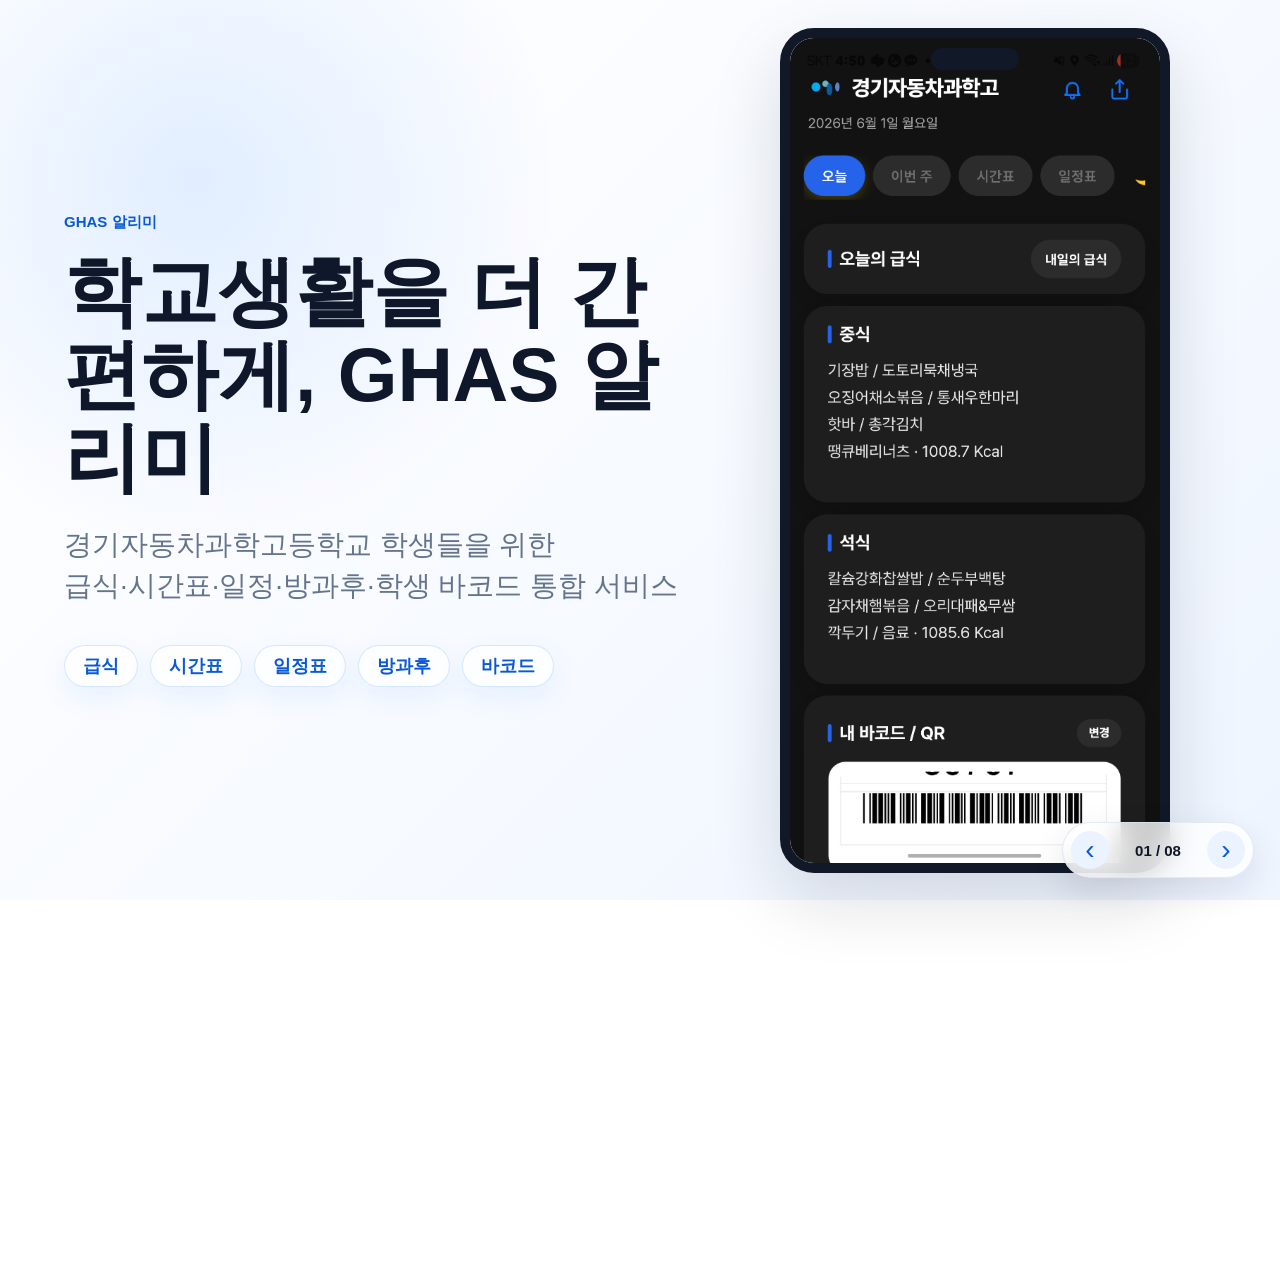
==== index.html @ 370c2d91 "index" ====
<!DOCTYPE html>
<html lang="ko">
  <head>
    <meta charset="UTF-8" />
    <meta name="viewport" content="width=device-width, initial-scale=1.0" />
    <title>GHAS 알리미 발표자료</title>
    <link rel="stylesheet" href="presentation.css" />
  </head>
  <body>
    <main class="deck" aria-label="GHAS 알리미 기능 소개 발표자료">
      <section class="slide slide-hero is-active" data-slide>
        <div class="slide-content hero-grid">
          <div class="copy">
            <p class="eyebrow">GHAS 알리미</p>
            <h1>학교생활을 더 간편하게, GHAS 알리미</h1>
            <p class="lead">
              경기자동차과학고등학교 학생들을 위한<br />
              급식·시간표·일정·방과후·학생 바코드 통합 서비스
            </p>
            <div class="pill-row" aria-label="주요 기능">
              <span>급식</span>
              <span>시간표</span>
              <span>일정표</span>
              <span>방과후</span>
              <span>바코드</span>
            </div>
          </div>
          <div class="phone-frame phone-large">
            <img src="assets/presentation/slide1-main.png" alt="GHAS 알리미 메인 화면" />
            <div class="image-placeholder">앱 화면 이미지 추가 예정</div>
          </div>
        </div>
      </section>

      <section class="slide" data-slide>
        <div class="slide-content two-column">
          <div class="phone-frame phone-feature">
            <img src="assets/presentation/slide2-meal-barcode.png" alt="오늘의 급식과 학생 바코드 화면" />
            <div class="image-placeholder">앱 화면 이미지 추가 예정</div>
          </div>
          <div class="copy">
            <p class="eyebrow">오늘의 정보</p>
            <h2>오늘 필요한 정보를 한 화면에서</h2>
            <p class="lead">
              오늘의 중식과 석식을 확인하고,<br />
              바로 아래에서 학생 바코드까지 사용할 수 있습니다.
            </p>
            <div class="point-list">
              <span>오늘의 중식</span>
              <span>오늘의 석식</span>
              <span>학생 바코드</span>
            </div>
          </div>
        </div>
      </section>

      <section class="slide" data-slide>
        <div class="slide-content center-showcase">
          <div class="copy center-copy">
            <p class="eyebrow">주간 급식</p>
            <h2>이번 주 급식을 미리 확인</h2>
            <p class="lead">
              평일 중식과 석식을 주간 단위로 확인하여<br />
              한 주의 식단을 한눈에 볼 수 있습니다.
            </p>
          </div>
          <div class="wide-phone-frame">
            <div class="phone-frame">
              <img src="assets/presentation/slide3-weekly-meal.png" alt="이번 주 급식 전체 조회 화면" />
              <div class="image-placeholder">앱 화면 이미지 추가 예정</div>
            </div>
          </div>
          <div class="compact-keywords">
            <span>주간 급식 조회</span>
            <span>중식·석식 확인</span>
            <span>날짜별 메뉴 확인</span>
          </div>
        </div>
      </section>

      <section class="slide" data-slide>
        <div class="slide-content split-showcase">
          <div class="copy top-copy">
            <p class="eyebrow">시간표와 일정표</p>
            <h2>수업과 학교 일정을 빠르게 확인</h2>
            <p class="lead">
              학년과 반에 맞는 시간표부터 학교 주요 일정까지 한곳에서 확인할 수 있습니다.
            </p>
          </div>
          <div class="mockup-pair">
            <figure>
              <div class="phone-frame">
                <img src="assets/presentation/slide4-timetable.png" alt="시간표 조회 화면" />
                <div class="image-placeholder">앱 화면 이미지 추가 예정</div>
              </div>
              <figcaption>시간표 조회</figcaption>
            </figure>
            <figure>
              <div class="phone-frame">
                <img src="assets/presentation/slide4-schedule.png" alt="학사 일정표 화면" />
                <div class="image-placeholder">앱 화면 이미지 추가 예정</div>
              </div>
              <figcaption>학사 일정표</figcaption>
            </figure>
          </div>
        </div>
      </section>

      <section class="slide" data-slide>
        <div class="slide-content two-column reverse">
          <div class="copy">
            <p class="eyebrow">방과후</p>
            <h2>방과후 일정과 교실 위치까지</h2>
            <p class="lead">
              요일별 방과후 수업 진행 여부와<br />
              강좌별 수업 장소를 빠르게 확인할 수 있습니다.
            </p>
            <div class="feature-cards">
              <article>
                <strong>요일별 진행 여부</strong>
                <span>오늘 수업이 있는지 빠르게 확인</span>
              </article>
              <article>
                <strong>강좌명 확인</strong>
                <span>내가 듣는 수업 정보를 한눈에 정리</span>
              </article>
              <article>
                <strong>교실 위치 조회</strong>
                <span>이동 전에 장소까지 바로 확인</span>
              </article>
            </div>
          </div>
          <div class="phone-frame phone-feature">
            <img src="assets/presentation/slide5-after-school.png" alt="방과후 수업 전체 조회 화면" />
            <div class="image-placeholder">앱 화면 이미지 추가 예정</div>
          </div>
        </div>
      </section>

      <section class="slide" data-slide>
        <div class="slide-content final-layout">
          <div class="copy top-copy">
            <p class="eyebrow">바코드 기능</p>
            <h2>실제 사용까지 고려한 바코드 기능</h2>
            <p class="lead">
              바코드 사진을 직접 등록하고 필요한 영역만 편집하며,<br />
              바코드 사용 시 화면 밝기를 조절해 더 편리하게 사용할 수 있습니다.
            </p>
          </div>
          <div class="mockup-pair">
            <figure>
              <div class="phone-frame">
                <img src="assets/presentation/slide6-barcode-edit.png" alt="바코드 사진 편집 화면" />
                <div class="image-placeholder">앱 화면 이미지 추가 예정</div>
              </div>
              <figcaption>바코드 사진 등록·편집</figcaption>
            </figure>
            <figure>
              <div class="phone-frame">
                <img src="assets/presentation/slide6-brightness.png" alt="바코드 밝기 조절 화면" />
                <div class="image-placeholder">앱 화면 이미지 추가 예정</div>
              </div>
              <figcaption>바코드 화면 밝기 조절</figcaption>
            </figure>
          </div>
        </div>
      </section>

      <section class="slide" data-slide>
        <div class="slide-content final-layout">
          <div class="copy top-copy">
            <p class="eyebrow">알림 기능</p>
            <h2>필요한 소식을 놓치지 않도록</h2>
            <p class="lead">
              학교생활에 필요한 주요 정보를 알림으로 확인하여<br />
              중요한 일정과 업데이트를 더 빠르게 받아볼 수 있습니다.
            </p>
          </div>
          <div class="mockup-pair">
            <figure>
              <div class="phone-frame">
                <img src="assets/presentation/slide7-alarm-feature.png" alt="GHAS 알리미 알림 기능 화면" />
                <div class="image-placeholder">앱 화면 이미지 추가 예정</div>
              </div>
              <figcaption>알림 기능 화면</figcaption>
            </figure>
            <figure>
              <div class="notification-frame">
                <img src="assets/presentation/slide7-alarm-notification.png" alt="GHAS 알리미 알림 수신 화면" />
                <div class="image-placeholder">앱 화면 이미지 추가 예정</div>
              </div>
              <figcaption>알림 수신 화면</figcaption>
            </figure>
          </div>
        </div>
      </section>

      <section class="slide final-slide" data-slide>
        <div class="slide-content future-layout">
          <div class="copy top-copy">
            <p class="eyebrow">향후 계획</p>
            <h2>더 많은 학생들이 편하게 사용할 수 있도록</h2>
            <p class="lead">
              GHAS 알리미는 앞으로도 학교생활에 필요한 기능을 계속 개선해 나갈 예정입니다.
            </p>
          </div>
          <div class="future-showcase">
            <figure class="ios-preview">
              <div class="phone-frame">
                <img src="assets/presentation/slide8-ios-app.png" alt="GHAS 알리미 iPhone 앱 화면" />
                <div class="image-placeholder">앱 화면 이미지 추가 예정</div>
              </div>
              <figcaption>iOS 앱 출시 예정</figcaption>
            </figure>
            <div class="future-grid">
              <article>
                <strong>iOS 앱 출시 예정</strong>
                <span>아이폰 사용자도 더 편하게 사용할 수 있도록 준비</span>
              </article>
              <article>
                <strong>위젯 추가 예정</strong>
                <span>급식과 시간표를 홈 화면에서 빠르게 확인</span>
              </article>
              <article>
                <strong>사용자 설정 기능 개선</strong>
                <span>개인에게 맞는 사용 경험을 더 세밀하게 조정</span>
              </article>
              <article>
                <strong>디자인 완성도 향상</strong>
                <span>더 보기 좋고 사용하기 쉬운 화면으로 개선</span>
              </article>
              <article>
                <strong>데이터 예외 처리 강화</strong>
                <span>급식과 시간표 데이터가 없거나 바뀌는 상황에 더 안정적으로 대응</span>
              </article>
              <article>
                <strong>기능 개선 지속</strong>
                <span>더 많은 학생들이 편하게 사용할 수 있도록 필요한 기능 보완</span>
              </article>
            </div>
          </div>
          <div class="thanks-box">
            <strong>감사합니다</strong>
            <p>
              도움을 주신 승현 사장님, 기훈 개발자분, 비주얼캠프 이사님들,
              상현 선생님, 재영 선생님 그리고 테스트에 참여해주신 선생님들과
              학생들에게 모두 감사드립니다.
            </p>
          </div>
          <p class="closing">
            GHAS 알리미<br />
            <span>학교생활에 필요한 정보를 더 빠르고 편리하게.</span>
          </p>
        </div>
      </section>
    </main>

    <nav class="presentation-controls" aria-label="발표 조작">
      <button class="nav-button" type="button" data-prev aria-label="이전 슬라이드">‹</button>
      <div class="page-indicator" aria-live="polite"><span data-current>01</span> / <span data-total>08</span></div>
      <button class="nav-button" type="button" data-next aria-label="다음 슬라이드">›</button>
    </nav>

    <script src="presentation.js"></script>
  </body>
</html>
---- presentation.css ----
:root {
  --blue: #1d7cff;
  --blue-deep: #0a58d8;
  --ink: #0f172a;
  --muted: #64748b;
  --line: #dbe5f2;
  --surface: #f6f8fb;
  --soft-blue: #eaf3ff;
  --shadow: 0 28px 70px rgba(15, 23, 42, 0.14);
  --phone-radius: 34px;
}

* {
  box-sizing: border-box;
}

html,
body {
  width: 100%;
  height: 100%;
  margin: 0;
}

body {
  overflow: hidden;
  background: #ffffff;
  color: var(--ink);
  font-family: -apple-system, BlinkMacSystemFont, "Segoe UI", "Noto Sans KR", "Apple SD Gothic Neo", sans-serif;
  letter-spacing: 0;
}

button {
  font: inherit;
}

.deck {
  position: relative;
  width: 100vw;
  height: 100vh;
  background:
    radial-gradient(circle at 15% 20%, rgba(29, 124, 255, 0.12), transparent 28%),
    linear-gradient(135deg, #ffffff 0%, #f7faff 52%, #eef5ff 100%);
}

.slide {
  position: absolute;
  inset: 0;
  display: grid;
  place-items: center;
  padding: clamp(32px, 5vw, 78px);
  opacity: 0;
  visibility: hidden;
  transform: translateX(28px);
  transition:
    opacity 420ms ease,
    transform 420ms ease,
    visibility 420ms ease;
}

.slide.is-active {
  opacity: 1;
  visibility: visible;
  transform: translateX(0);
  z-index: 2;
}

.slide-content {
  width: min(1280px, 100%);
  height: min(720px, calc(100vh - clamp(64px, 10vw, 156px)));
  min-height: 560px;
  display: grid;
  align-items: center;
  gap: clamp(28px, 4vw, 64px);
}

.hero-grid,
.two-column {
  grid-template-columns: minmax(0, 1.05fr) minmax(320px, 0.82fr);
}

.two-column.reverse {
  grid-template-columns: minmax(0, 0.9fr) minmax(320px, 0.72fr);
}

.copy {
  min-width: 0;
}

.eyebrow {
  margin: 0 0 18px;
  color: var(--blue-deep);
  font-size: clamp(15px, 1.1vw, 19px);
  font-weight: 800;
}

h1,
h2 {
  margin: 0;
  font-weight: 850;
  letter-spacing: 0;
  line-height: 1.08;
}

h1 {
  max-width: 720px;
  font-size: clamp(54px, 6vw, 86px);
}

h2 {
  max-width: 760px;
  font-size: clamp(44px, 5vw, 70px);
}

.lead {
  margin: 26px 0 0;
  color: var(--muted);
  font-size: clamp(21px, 2.15vw, 30px);
  font-weight: 500;
  line-height: 1.48;
}

.pill-row,
.compact-keywords,
.point-list {
  display: flex;
  flex-wrap: wrap;
  gap: 12px;
  margin-top: 38px;
}

.pill-row span,
.compact-keywords span,
.point-list span {
  display: inline-flex;
  align-items: center;
  min-height: 42px;
  padding: 0 18px;
  border: 1px solid rgba(29, 124, 255, 0.18);
  border-radius: 999px;
  background: rgba(255, 255, 255, 0.74);
  color: var(--blue-deep);
  font-size: 18px;
  font-weight: 800;
  box-shadow: 0 10px 28px rgba(29, 124, 255, 0.08);
}

.phone-frame {
  position: relative;
  width: min(360px, 100%);
  aspect-ratio: 9 / 19.5;
  justify-self: center;
  overflow: hidden;
  border: 10px solid #111827;
  border-radius: var(--phone-radius);
  background:
    linear-gradient(#ffffff, #ffffff) padding-box,
    linear-gradient(145deg, #202a3a, #05070d) border-box;
  box-shadow: var(--shadow);
}

.phone-frame::before {
  content: "";
  position: absolute;
  top: 10px;
  left: 50%;
  z-index: 3;
  width: 88px;
  height: 22px;
  transform: translateX(-50%);
  border-radius: 999px;
  background: #111827;
}

.phone-frame img {
  position: absolute;
  inset: 0;
  z-index: 2;
  width: 100%;
  height: 100%;
  object-fit: cover;
  background: #ffffff;
}

.phone-frame img.is-missing,
.notification-frame img.is-missing {
  display: none;
}

.phone-large {
  width: min(390px, 100%);
}

.phone-feature {
  width: min(420px, 100%);
}

.image-placeholder {
  position: absolute;
  inset: 0;
  display: grid;
  place-items: center;
  padding: 34px;
  background:
    linear-gradient(180deg, rgba(255, 255, 255, 0.92), rgba(239, 246, 255, 0.92)),
    repeating-linear-gradient(135deg, transparent 0 14px, rgba(29, 124, 255, 0.06) 14px 28px);
  color: #6b7b91;
  font-size: 20px;
  font-weight: 800;
  line-height: 1.45;
  text-align: center;
}

.notification-frame {
  position: relative;
  width: min(500px, 100%);
  aspect-ratio: 426 / 104;
  align-self: center;
  justify-self: center;
  overflow: hidden;
  border: 1px solid rgba(219, 229, 242, 0.88);
  border-radius: 26px;
  background: rgba(255, 255, 255, 0.86);
  box-shadow: var(--shadow);
}

.notification-frame img {
  position: absolute;
  inset: 0;
  z-index: 2;
  width: 100%;
  height: 100%;
  object-fit: cover;
}

.notification-frame .image-placeholder {
  font-size: 18px;
}

.center-showcase {
  grid-template-rows: auto 1fr auto;
  justify-items: center;
  text-align: center;
}

.center-copy .lead {
  margin-top: 18px;
}

.wide-phone-frame {
  width: 100%;
  display: grid;
  place-items: center;
}

.wide-phone-frame .phone-frame {
  width: min(390px, 32vw);
}

.compact-keywords {
  justify-content: center;
  margin-top: 0;
}

.split-showcase,
.final-layout {
  grid-template-rows: auto 1fr auto;
}

.top-copy {
  text-align: center;
  justify-self: center;
}

.top-copy h2,
.top-copy .lead {
  max-width: 940px;
}

.top-copy .lead {
  margin-top: 18px;
}

.mockup-pair {
  display: grid;
  grid-template-columns: repeat(2, minmax(260px, 1fr));
  align-items: start;
  gap: clamp(28px, 5vw, 72px);
  width: min(900px, 100%);
  justify-self: center;
}

figure {
  display: grid;
  justify-items: center;
  gap: 18px;
  margin: 0;
}

figure .phone-frame {
  width: min(310px, 100%);
}

figcaption {
  color: var(--muted);
  font-size: 20px;
  font-weight: 800;
}

.feature-cards {
  display: grid;
  gap: 14px;
  margin-top: 36px;
  max-width: 560px;
}

.feature-cards article {
  padding: 20px 22px;
  border: 1px solid var(--line);
  border-radius: 8px;
  background: rgba(255, 255, 255, 0.8);
  box-shadow: 0 12px 34px rgba(15, 23, 42, 0.07);
}

.feature-cards strong,
.feature-cards span {
  display: block;
}

.feature-cards strong {
  color: var(--blue-deep);
  font-size: 21px;
  font-weight: 850;
}

.feature-cards span {
  margin-top: 7px;
  color: var(--muted);
  font-size: 17px;
  line-height: 1.45;
}

.closing {
  justify-self: center;
  margin: 0;
  text-align: center;
  color: var(--ink);
  font-size: clamp(28px, 3.1vw, 42px);
  font-weight: 850;
  line-height: 1.28;
}

.final-slide .closing {
  grid-column: 1 / -1;
}

.closing span {
  color: var(--blue-deep);
  font-size: 0.7em;
}

.future-layout {
  grid-template-rows: auto auto auto auto;
  align-content: center;
  gap: clamp(12px, 1.6vw, 20px);
}

.future-layout h2 {
  font-size: clamp(38px, 4vw, 56px);
}

.future-layout .lead {
  margin-top: 14px;
  font-size: clamp(18px, 1.65vw, 24px);
}

.future-showcase {
  display: grid;
  grid-template-columns: minmax(190px, 0.32fr) minmax(0, 1fr);
  align-items: center;
  gap: clamp(22px, 2.8vw, 38px);
  width: min(980px, 100%);
  justify-self: center;
}

.ios-preview {
  gap: 9px;
}

.ios-preview .phone-frame {
  width: min(198px, 100%);
}

.future-grid {
  display: grid;
  grid-template-columns: repeat(2, minmax(0, 1fr));
  gap: 10px;
  width: 100%;
  justify-self: center;
}

.future-grid article {
  min-height: 76px;
  padding: 13px 15px;
  border: 1px solid var(--line);
  border-radius: 8px;
  background: rgba(255, 255, 255, 0.82);
  box-shadow: 0 12px 32px rgba(15, 23, 42, 0.07);
}

.future-grid strong,
.future-grid span,
.thanks-box strong,
.thanks-box p {
  display: block;
}

.future-grid strong {
  color: var(--blue-deep);
  font-size: clamp(15px, 1.05vw, 18px);
  font-weight: 850;
}

.future-grid span {
  margin-top: 5px;
  color: var(--muted);
  font-size: clamp(13px, 0.88vw, 15px);
  font-weight: 650;
  line-height: 1.35;
}

.thanks-box {
  width: min(980px, 100%);
  justify-self: center;
  padding: 14px 20px;
  border: 1px solid rgba(29, 124, 255, 0.16);
  border-radius: 8px;
  background: rgba(234, 243, 255, 0.68);
  text-align: center;
}

.thanks-box strong {
  color: var(--ink);
  font-size: clamp(18px, 1.35vw, 22px);
  font-weight: 850;
}

.thanks-box p {
  margin: 6px auto 0;
  max-width: 860px;
  color: var(--muted);
  font-size: clamp(13px, 0.92vw, 16px);
  font-weight: 650;
  line-height: 1.42;
}

.presentation-controls {
  position: fixed;
  right: 26px;
  bottom: 22px;
  z-index: 10;
  display: flex;
  align-items: center;
  gap: 10px;
  padding: 8px;
  border: 1px solid rgba(219, 229, 242, 0.8);
  border-radius: 999px;
  background: rgba(255, 255, 255, 0.78);
  box-shadow: 0 12px 34px rgba(15, 23, 42, 0.1);
  backdrop-filter: blur(14px);
}

.nav-button {
  display: grid;
  place-items: center;
  width: 38px;
  height: 38px;
  border: 0;
  border-radius: 50%;
  background: var(--soft-blue);
  color: var(--blue-deep);
  cursor: pointer;
  font-size: 28px;
  line-height: 1;
}

.nav-button:disabled {
  opacity: 0.35;
  cursor: default;
}

.page-indicator {
  min-width: 78px;
  color: var(--ink);
  font-size: 15px;
  font-weight: 850;
  text-align: center;
}

@media (max-width: 860px) {
  body {
    overflow: auto;
  }

  .deck {
    min-height: 100vh;
  }

  .slide {
    padding: 28px 20px 92px;
  }

  .slide-content {
    height: auto;
    min-height: calc(100vh - 120px);
  }

  .hero-grid,
  .two-column,
  .two-column.reverse {
    grid-template-columns: 1fr;
    text-align: center;
  }

  .pill-row,
  .point-list {
    justify-content: center;
  }

  .mockup-pair {
    grid-template-columns: 1fr 1fr;
    gap: 18px;
  }

  .future-grid {
    grid-template-columns: repeat(2, minmax(0, 1fr));
  }

  .future-showcase {
    grid-template-columns: 1fr;
  }

  .ios-preview .phone-frame {
    width: min(240px, 62vw);
  }

  figure .phone-frame {
    width: min(220px, 42vw);
  }

  .phone-frame,
  .phone-large,
  .phone-feature {
    width: min(300px, 70vw);
  }
}

@media (max-width: 560px) {
  h1 {
    font-size: 42px;
  }

  h2 {
    font-size: 36px;
  }

  .lead {
    font-size: 19px;
  }

  .mockup-pair {
    grid-template-columns: 1fr;
  }

  .future-grid {
    grid-template-columns: 1fr;
  }

  figure .phone-frame {
    width: min(260px, 72vw);
  }
}

@media print {
  @page {
    size: 16in 9in;
    margin: 0;
  }

  * {
    -webkit-print-color-adjust: exact;
    print-color-adjust: exact;
  }

  html,
  body {
    width: 16in;
    height: auto;
    overflow: visible;
    background: #ffffff;
  }

  .deck {
    width: 16in;
    height: auto;
    background: #ffffff;
  }

  .slide {
    position: relative;
    inset: auto;
    width: 16in;
    height: 9in;
    padding: 0.65in;
    page-break-after: always;
    break-after: page;
    opacity: 1;
    visibility: visible;
    transform: none;
  }

  .slide:last-child {
    page-break-after: auto;
    break-after: auto;
  }

  .slide-content {
    width: 100%;
    height: 100%;
    min-height: 0;
  }

  .presentation-controls {
    display: none;
  }
}
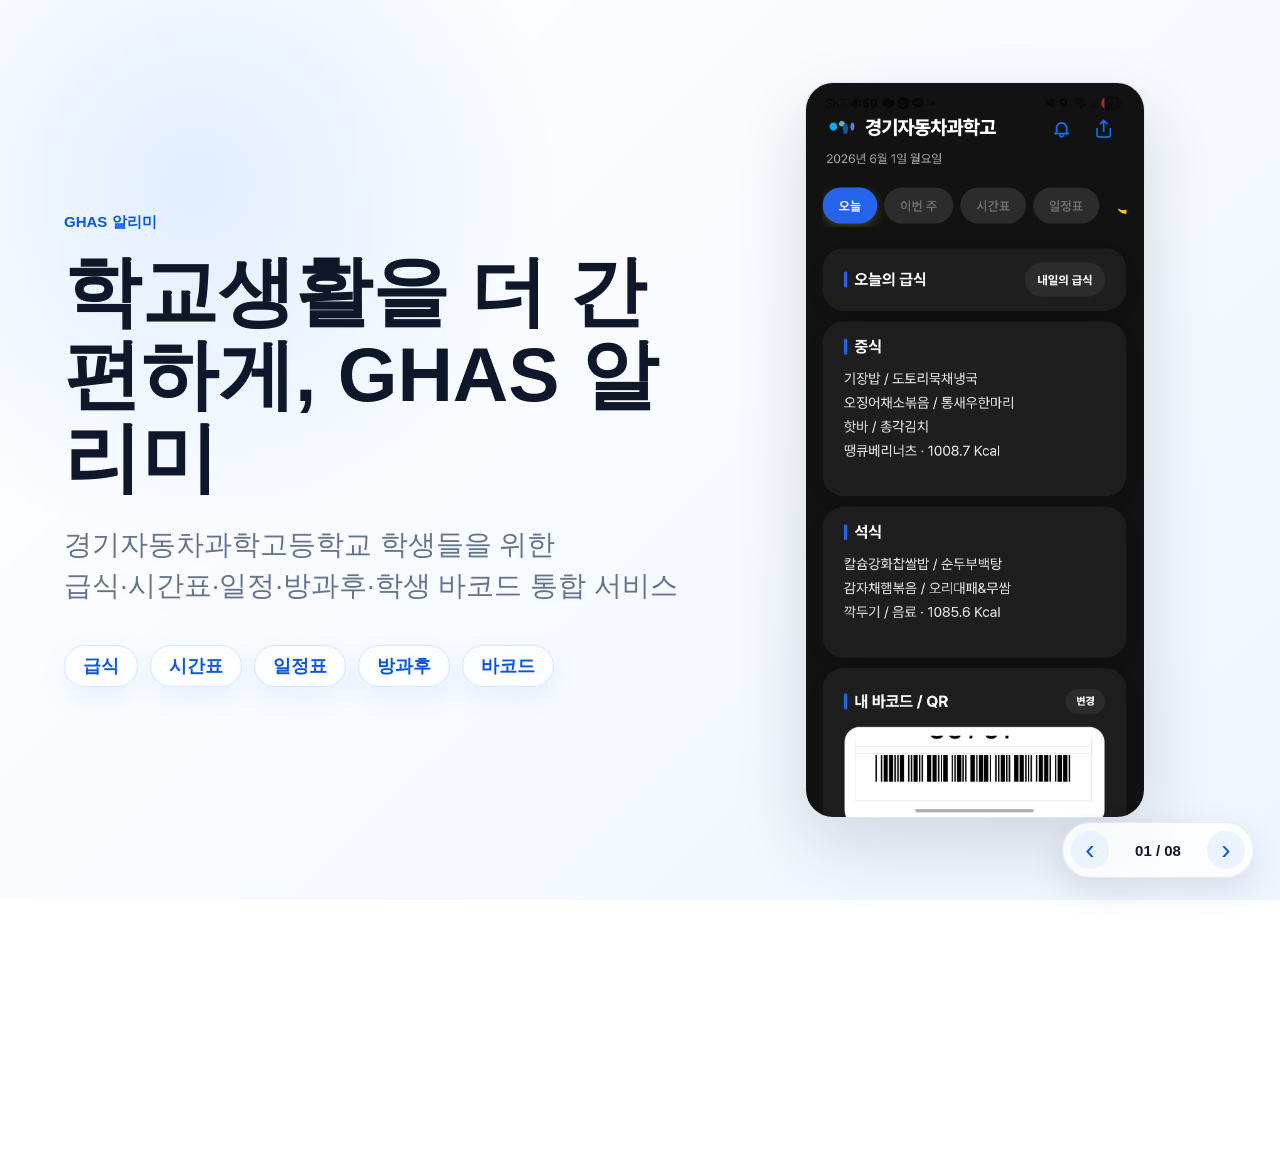
==== commit f53f31aa: "ui ux 디자인 변경" ====
--- a/index.html
+++ b/index.html
@@ -242,9 +242,12 @@
           <div class="thanks-box">
             <strong>감사합니다</strong>
             <p>
-              도움을 주신 승현 사장님, 기훈 개발자분, 비주얼캠프 이사님들,
+              도움을 주신 승현 사장님, 기훈 개발자분, 안선후해커님,비주얼캠프 이사님들,
               상현 선생님, 재영 선생님 그리고 테스트에 참여해주신 선생님들과
               학생들에게 모두 감사드립니다.
+              <br>
+              GHAS 알리미가 학교생활에 필요한 정보를 더 빠르고 편리하게 전달할 수 있도록 노력하겠습니다.
+              <br> 지금까지 3학년 7반 7번 김진형이였습니다. 감사합니다.
             </p>
           </div>
           <p class="closing">
--- a/presentation.css
+++ b/presentation.css
@@ -146,29 +146,18 @@
 
 .phone-frame {
   position: relative;
-  width: min(360px, 100%);
+  width: min(320px, 100%);
   aspect-ratio: 9 / 19.5;
   justify-self: center;
   overflow: hidden;
-  border: 10px solid #111827;
-  border-radius: var(--phone-radius);
-  background:
-    linear-gradient(#ffffff, #ffffff) padding-box,
-    linear-gradient(145deg, #202a3a, #05070d) border-box;
+  border: 1px solid rgba(219, 229, 242, 0.9);
+  border-radius: 28px;
+  background: #ffffff;
   box-shadow: var(--shadow);
 }
 
 .phone-frame::before {
-  content: "";
-  position: absolute;
-  top: 10px;
-  left: 50%;
-  z-index: 3;
-  width: 88px;
-  height: 22px;
-  transform: translateX(-50%);
-  border-radius: 999px;
-  background: #111827;
+  content: none;
 }
 
 .phone-frame img {
@@ -187,11 +176,11 @@
 }
 
 .phone-large {
-  width: min(390px, 100%);
+  width: min(340px, 100%);
 }
 
 .phone-feature {
-  width: min(420px, 100%);
+  width: min(360px, 100%);
 }
 
 .image-placeholder {
@@ -212,7 +201,7 @@
 
 .notification-frame {
   position: relative;
-  width: min(500px, 100%);
+  width: min(440px, 100%);
   aspect-ratio: 426 / 104;
   align-self: center;
   justify-self: center;
@@ -253,7 +242,7 @@
 }
 
 .wide-phone-frame .phone-frame {
-  width: min(390px, 32vw);
+  width: min(330px, 28vw);
 }
 
 .compact-keywords {
@@ -297,7 +286,7 @@
 }
 
 figure .phone-frame {
-  width: min(310px, 100%);
+  width: min(270px, 100%);
 }
 
 figcaption {
@@ -544,13 +533,13 @@
   }
 
   figure .phone-frame {
-    width: min(220px, 42vw);
+    width: min(200px, 38vw);
   }
 
   .phone-frame,
   .phone-large,
   .phone-feature {
-    width: min(300px, 70vw);
+    width: min(260px, 64vw);
   }
 }
 
@@ -576,7 +565,7 @@
   }
 
   figure .phone-frame {
-    width: min(260px, 72vw);
+    width: min(230px, 68vw);
   }
 }
 
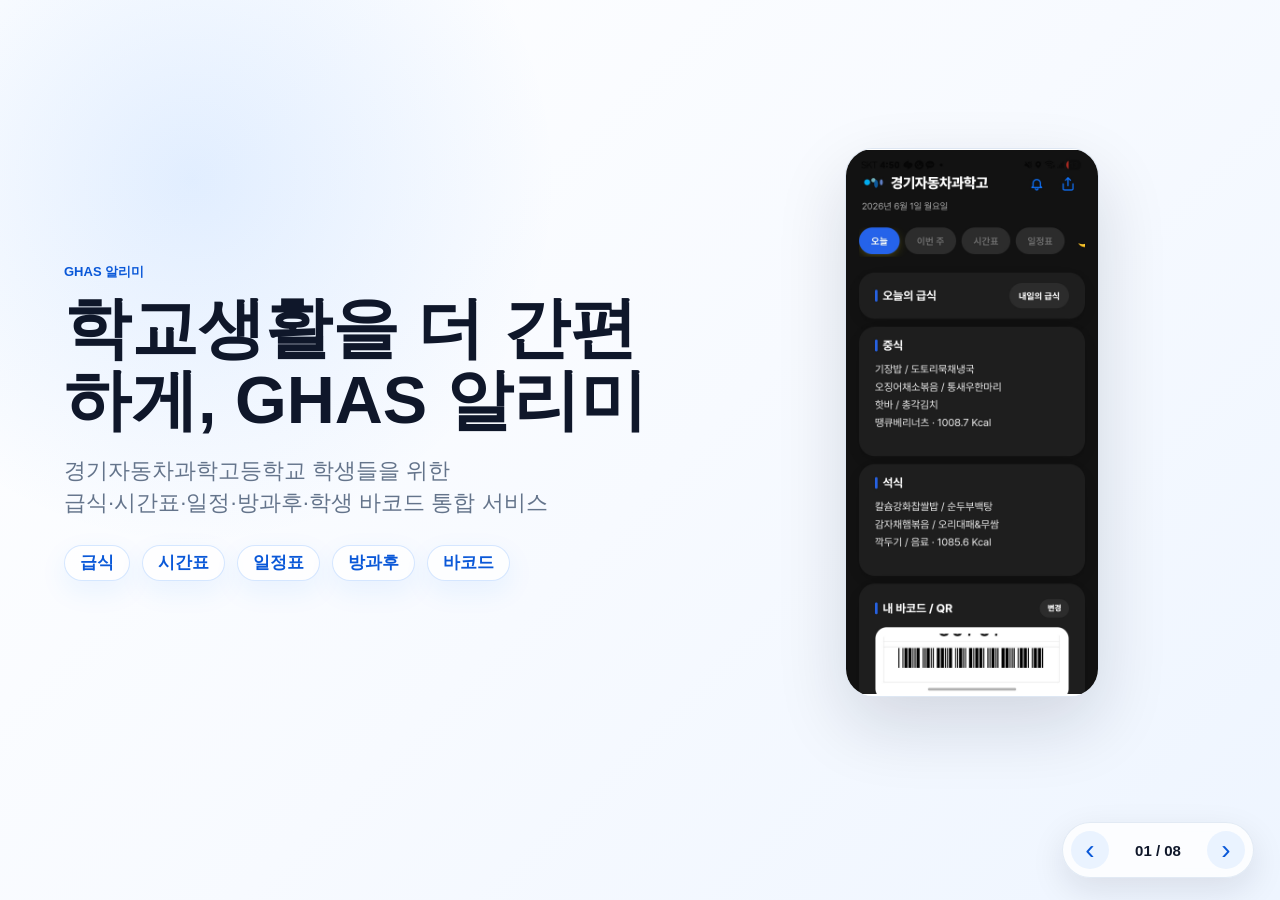
==== commit 0da385c3: "Update presentation styles and improve closing remarks in index.html" ====
--- a/index.html
+++ b/index.html
@@ -242,18 +242,14 @@
           <div class="thanks-box">
             <strong>감사합니다</strong>
             <p>
-              도움을 주신 승현 사장님, 기훈 개발자분, 안선후해커님,비주얼캠프 이사님들,
-              상현 선생님, 재영 선생님 그리고 테스트에 참여해주신 선생님들과
-              학생들에게 모두 감사드립니다.
-              <br>
+              도움을 주신 승현 사장님, 기훈 개발자분, 안선후해커님, 비주얼캠프 이사님들,
+              상현 선생님, 재영 선생님 그리고 테스트에 참여해주신 선생님들과 학생들에게 모두 감사드립니다.
+              <br />
               GHAS 알리미가 학교생활에 필요한 정보를 더 빠르고 편리하게 전달할 수 있도록 노력하겠습니다.
-              <br> 지금까지 3학년 7반 7번 김진형이였습니다. 감사합니다.
-            </p>
-          </div>
-          <p class="closing">
-            GHAS 알리미<br />
-            <span>학교생활에 필요한 정보를 더 빠르고 편리하게.</span>
-          </p>
+              <br />
+              지금까지 3학년 7반 7번 김진형이였습니다. 감사합니다.
+            </p>
+          </div>
         </div>
       </section>
     </main>
--- a/presentation.css
+++ b/presentation.css
@@ -8,6 +8,7 @@
   --soft-blue: #eaf3ff;
   --shadow: 0 28px 70px rgba(15, 23, 42, 0.14);
   --phone-radius: 34px;
+  --control-safe-area: 92px;
 }
 
 * {
@@ -37,6 +38,8 @@
   position: relative;
   width: 100vw;
   height: 100vh;
+  height: 100dvh;
+  overflow: hidden;
   background:
     radial-gradient(circle at 15% 20%, rgba(29, 124, 255, 0.12), transparent 28%),
     linear-gradient(135deg, #ffffff 0%, #f7faff 52%, #eef5ff 100%);
@@ -47,7 +50,11 @@
   inset: 0;
   display: grid;
   place-items: center;
-  padding: clamp(32px, 5vw, 78px);
+  overflow: hidden;
+  padding:
+    clamp(22px, 4vh, 50px)
+    clamp(28px, 5vw, 72px)
+    var(--control-safe-area);
   opacity: 0;
   visibility: hidden;
   transform: translateX(28px);
@@ -66,11 +73,12 @@
 
 .slide-content {
   width: min(1280px, 100%);
-  height: min(720px, calc(100vh - clamp(64px, 10vw, 156px)));
-  min-height: 560px;
+  height: min(720px, calc(100vh - var(--control-safe-area) - clamp(22px, 4vh, 50px)));
+  height: min(720px, calc(100dvh - var(--control-safe-area) - clamp(22px, 4vh, 50px)));
+  min-height: 0;
   display: grid;
   align-items: center;
-  gap: clamp(28px, 4vw, 64px);
+  gap: clamp(18px, 3vw, 48px);
 }
 
 .hero-grid,
@@ -87,9 +95,9 @@
 }
 
 .eyebrow {
-  margin: 0 0 18px;
+  margin: 0 0 clamp(8px, 1.4vh, 14px);
   color: var(--blue-deep);
-  font-size: clamp(15px, 1.1vw, 19px);
+  font-size: clamp(13px, 1vw, 17px);
   font-weight: 800;
 }
 
@@ -103,20 +111,20 @@
 
 h1 {
   max-width: 720px;
-  font-size: clamp(54px, 6vw, 86px);
+  font-size: clamp(42px, 5.2vw, 72px);
 }
 
 h2 {
   max-width: 760px;
-  font-size: clamp(44px, 5vw, 70px);
+  font-size: clamp(34px, 4.4vw, 58px);
 }
 
 .lead {
-  margin: 26px 0 0;
+  margin: clamp(12px, 2vh, 20px) 0 0;
   color: var(--muted);
-  font-size: clamp(21px, 2.15vw, 30px);
+  font-size: clamp(17px, 1.75vw, 24px);
   font-weight: 500;
-  line-height: 1.48;
+  line-height: 1.42;
 }
 
 .pill-row,
@@ -125,7 +133,7 @@
   display: flex;
   flex-wrap: wrap;
   gap: 12px;
-  margin-top: 38px;
+  margin-top: clamp(18px, 3vh, 30px);
 }
 
 .pill-row span,
@@ -133,20 +141,21 @@
 .point-list span {
   display: inline-flex;
   align-items: center;
-  min-height: 42px;
-  padding: 0 18px;
+  min-height: 36px;
+  padding: 0 15px;
   border: 1px solid rgba(29, 124, 255, 0.18);
   border-radius: 999px;
   background: rgba(255, 255, 255, 0.74);
   color: var(--blue-deep);
-  font-size: 18px;
+  font-size: clamp(14px, 1.3vw, 17px);
   font-weight: 800;
   box-shadow: 0 10px 28px rgba(29, 124, 255, 0.08);
 }
 
 .phone-frame {
   position: relative;
-  width: min(320px, 100%);
+  width: auto;
+  height: min(58vh, 560px);
   aspect-ratio: 9 / 19.5;
   justify-self: center;
   overflow: hidden;
@@ -166,7 +175,7 @@
   z-index: 2;
   width: 100%;
   height: 100%;
-  object-fit: cover;
+  object-fit: contain;
   background: #ffffff;
 }
 
@@ -176,11 +185,11 @@
 }
 
 .phone-large {
-  width: min(340px, 100%);
+  height: min(61vh, 590px);
 }
 
 .phone-feature {
-  width: min(360px, 100%);
+  height: min(62vh, 600px);
 }
 
 .image-placeholder {
@@ -242,7 +251,7 @@
 }
 
 .wide-phone-frame .phone-frame {
-  width: min(330px, 28vw);
+  height: min(50vh, 470px);
 }
 
 .compact-keywords {
@@ -252,7 +261,8 @@
 
 .split-showcase,
 .final-layout {
-  grid-template-rows: auto 1fr auto;
+  grid-template-rows: auto minmax(0, 1fr);
+  align-items: center;
 }
 
 .top-copy {
@@ -266,44 +276,44 @@
 }
 
 .top-copy .lead {
-  margin-top: 18px;
+  margin-top: clamp(10px, 1.6vh, 16px);
 }
 
 .mockup-pair {
   display: grid;
   grid-template-columns: repeat(2, minmax(260px, 1fr));
-  align-items: start;
-  gap: clamp(28px, 5vw, 72px);
-  width: min(900px, 100%);
+  align-items: center;
+  gap: clamp(22px, 4vw, 54px);
+  width: min(820px, 100%);
   justify-self: center;
 }
 
 figure {
   display: grid;
   justify-items: center;
-  gap: 18px;
+  gap: clamp(8px, 1.4vh, 14px);
   margin: 0;
 }
 
 figure .phone-frame {
-  width: min(270px, 100%);
+  height: min(48vh, 455px);
 }
 
 figcaption {
   color: var(--muted);
-  font-size: 20px;
+  font-size: clamp(14px, 1.25vw, 18px);
   font-weight: 800;
 }
 
 .feature-cards {
   display: grid;
-  gap: 14px;
-  margin-top: 36px;
+  gap: clamp(8px, 1.4vh, 12px);
+  margin-top: clamp(16px, 2.8vh, 26px);
   max-width: 560px;
 }
 
 .feature-cards article {
-  padding: 20px 22px;
+  padding: clamp(12px, 1.8vh, 18px) clamp(16px, 1.8vw, 20px);
   border: 1px solid var(--line);
   border-radius: 8px;
   background: rgba(255, 255, 255, 0.8);
@@ -317,15 +327,15 @@
 
 .feature-cards strong {
   color: var(--blue-deep);
-  font-size: 21px;
+  font-size: clamp(16px, 1.55vw, 19px);
   font-weight: 850;
 }
 
 .feature-cards span {
-  margin-top: 7px;
+  margin-top: 5px;
   color: var(--muted);
-  font-size: 17px;
-  line-height: 1.45;
+  font-size: clamp(13px, 1.2vw, 16px);
+  line-height: 1.35;
 }
 
 .closing {
@@ -376,7 +386,8 @@
 }
 
 .ios-preview .phone-frame {
-  width: min(198px, 100%);
+  width: auto;
+  height: min(34vh, 290px);
 }
 
 .future-grid {
@@ -487,20 +498,22 @@
 
 @media (max-width: 860px) {
   body {
-    overflow: auto;
+    overflow: hidden;
   }
 
   .deck {
-    min-height: 100vh;
+    height: 100vh;
+    height: 100dvh;
   }
 
   .slide {
-    padding: 28px 20px 92px;
+    padding: 20px 18px 86px;
   }
 
   .slide-content {
-    height: auto;
-    min-height: calc(100vh - 120px);
+    height: calc(100vh - 106px);
+    height: calc(100dvh - 106px);
+    min-height: 0;
   }
 
   .hero-grid,
@@ -539,7 +552,8 @@
   .phone-frame,
   .phone-large,
   .phone-feature {
-    width: min(260px, 64vw);
+    width: auto;
+    height: min(44vh, 360px);
   }
 }
 
@@ -565,7 +579,8 @@
   }
 
   figure .phone-frame {
-    width: min(230px, 68vw);
+    width: auto;
+    height: min(36vh, 300px);
   }
 }
 
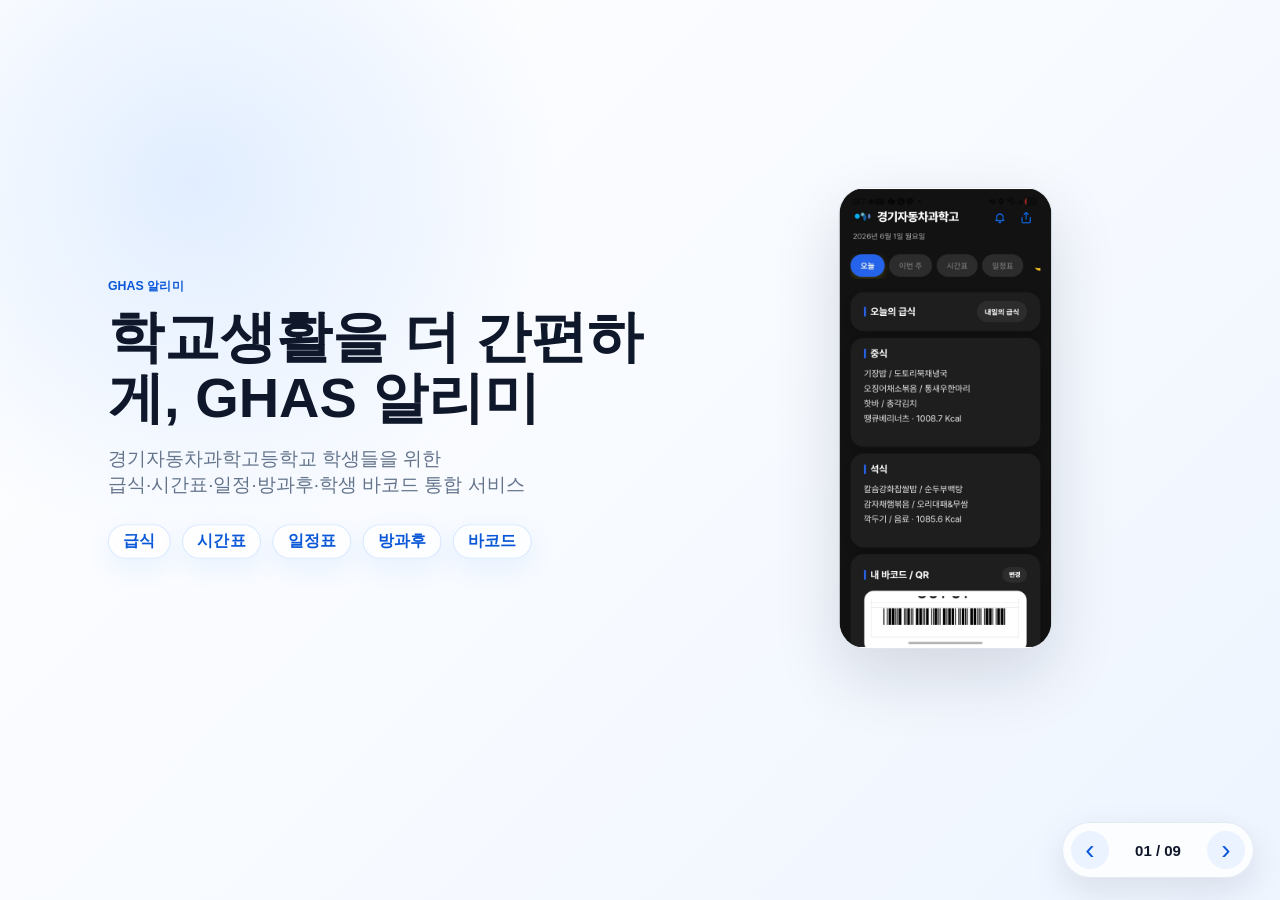
==== commit f1ff3528: "Enhance presentation layout with new weekly meal section, closing remarks, and initial slide index f" ====
--- a/index.html
+++ b/index.html
@@ -64,11 +64,21 @@
               한 주의 식단을 한눈에 볼 수 있습니다.
             </p>
           </div>
-          <div class="wide-phone-frame">
-            <div class="phone-frame">
-              <img src="assets/presentation/slide3-weekly-meal.png" alt="이번 주 급식 전체 조회 화면" />
-              <div class="image-placeholder">앱 화면 이미지 추가 예정</div>
-            </div>
+          <div class="weekly-meal-pair">
+            <figure>
+              <div class="phone-frame">
+                <img src="assets/presentation/slide3-weekly-meal.png" alt="이번 주 중식 조회 화면" />
+                <div class="image-placeholder">앱 화면 이미지 추가 예정</div>
+              </div>
+              <figcaption>이번 주 중식</figcaption>
+            </figure>
+            <figure>
+              <div class="phone-frame">
+                <img src="어플 ppt/이번주 석식.jpeg" alt="이번 주 석식 조회 화면" />
+                <div class="image-placeholder">앱 화면 이미지 추가 예정</div>
+              </div>
+              <figcaption>이번 주 석식</figcaption>
+            </figure>
           </div>
           <div class="compact-keywords">
             <span>주간 급식 조회</span>
@@ -244,6 +254,7 @@
             <p>
               도움을 주신 승현 사장님, 기훈 개발자분, 안선후해커님, 비주얼캠프 이사님들,
               상현 선생님, 재영 선생님 그리고 테스트에 참여해주신 선생님들과 학생들에게 모두 감사드립니다.
+              또한 아버지 어머니 감사합니다.
               <br />
               GHAS 알리미가 학교생활에 필요한 정보를 더 빠르고 편리하게 전달할 수 있도록 노력하겠습니다.
               <br />
@@ -252,11 +263,28 @@
           </div>
         </div>
       </section>
+
+      <section class="slide closing-slide" data-slide>
+        <div class="slide-content closing-layout">
+          <div class="copy closing-copy">
+            <p class="eyebrow">마무리</p>
+            <h2>이것도 웹입니다</h2>
+          </div>
+          <figure class="closing-photo">
+            <img src="assets/스크린샷 2026-06-01 오후 10.04.06.png" alt="김진형 학생 사진" />
+            <figcaption>
+              3학년 7반 7번 김진형<br />
+              1-5 김혜지 선생님 · 2-7반 이재영 선생님 · 3-7반 홍정순 선생님<br />
+              감사합니다
+            </figcaption>
+          </figure>
+        </div>
+      </section>
     </main>
 
     <nav class="presentation-controls" aria-label="발표 조작">
       <button class="nav-button" type="button" data-prev aria-label="이전 슬라이드">‹</button>
-      <div class="page-indicator" aria-live="polite"><span data-current>01</span> / <span data-total>08</span></div>
+      <div class="page-indicator" aria-live="polite"><span data-current>01</span> / <span data-total>09</span></div>
       <button class="nav-button" type="button" data-next aria-label="다음 슬라이드">›</button>
     </nav>
 
--- a/presentation.css
+++ b/presentation.css
@@ -9,6 +9,7 @@
   --shadow: 0 28px 70px rgba(15, 23, 42, 0.14);
   --phone-radius: 34px;
   --control-safe-area: 92px;
+  --deck-scale: 0.95;
 }
 
 * {
@@ -52,8 +53,8 @@
   place-items: center;
   overflow: hidden;
   padding:
-    clamp(22px, 4vh, 50px)
-    clamp(28px, 5vw, 72px)
+    clamp(20px, 3.2vh, 42px)
+    clamp(24px, 4vw, 56px)
     var(--control-safe-area);
   opacity: 0;
   visibility: hidden;
@@ -72,13 +73,15 @@
 }
 
 .slide-content {
-  width: min(1280px, 100%);
-  height: min(720px, calc(100vh - var(--control-safe-area) - clamp(22px, 4vh, 50px)));
-  height: min(720px, calc(100dvh - var(--control-safe-area) - clamp(22px, 4vh, 50px)));
+  width: min(1120px, 96%);
+  height: min(640px, calc(100vh - var(--control-safe-area) - clamp(20px, 3.2vh, 42px)));
+  height: min(640px, calc(100dvh - var(--control-safe-area) - clamp(20px, 3.2vh, 42px)));
   min-height: 0;
   display: grid;
   align-items: center;
-  gap: clamp(18px, 3vw, 48px);
+  gap: clamp(16px, 2.5vw, 36px);
+  transform: scale(var(--deck-scale));
+  transform-origin: center;
 }
 
 .hero-grid,
@@ -110,19 +113,19 @@
 }
 
 h1 {
-  max-width: 720px;
-  font-size: clamp(42px, 5.2vw, 72px);
+  max-width: 650px;
+  font-size: clamp(38px, 4.6vw, 62px);
 }
 
 h2 {
   max-width: 760px;
-  font-size: clamp(34px, 4.4vw, 58px);
+  font-size: clamp(32px, 3.8vw, 50px);
 }
 
 .lead {
   margin: clamp(12px, 2vh, 20px) 0 0;
   color: var(--muted);
-  font-size: clamp(17px, 1.75vw, 24px);
+  font-size: clamp(16px, 1.55vw, 21px);
   font-weight: 500;
   line-height: 1.42;
 }
@@ -155,7 +158,7 @@
 .phone-frame {
   position: relative;
   width: auto;
-  height: min(58vh, 560px);
+  height: min(52vh, 490px);
   aspect-ratio: 9 / 19.5;
   justify-self: center;
   overflow: hidden;
@@ -185,11 +188,11 @@
 }
 
 .phone-large {
-  height: min(61vh, 590px);
+  height: min(54vh, 510px);
 }
 
 .phone-feature {
-  height: min(62vh, 600px);
+  height: min(55vh, 520px);
 }
 
 .image-placeholder {
@@ -254,6 +257,19 @@
   height: min(50vh, 470px);
 }
 
+.weekly-meal-pair {
+  display: grid;
+  grid-template-columns: repeat(2, minmax(220px, 1fr));
+  align-items: center;
+  gap: clamp(22px, 4vw, 54px);
+  width: min(760px, 100%);
+  justify-self: center;
+}
+
+.weekly-meal-pair .phone-frame {
+  height: min(43vh, 400px);
+}
+
 .compact-keywords {
   justify-content: center;
   margin-top: 0;
@@ -451,6 +467,39 @@
   font-size: clamp(13px, 0.92vw, 16px);
   font-weight: 650;
   line-height: 1.42;
+}
+
+.closing-layout {
+  grid-template-rows: auto minmax(0, 1fr);
+  justify-items: center;
+  gap: clamp(16px, 2.4vh, 28px);
+  text-align: center;
+}
+
+.closing-copy h2 {
+  max-width: none;
+}
+
+.closing-photo {
+  width: min(540px, 100%);
+  min-height: 0;
+}
+
+.closing-photo img {
+  width: 100%;
+  max-height: min(52vh, 430px);
+  object-fit: contain;
+  border: 1px solid rgba(219, 229, 242, 0.9);
+  border-radius: 8px;
+  background: #ffffff;
+  box-shadow: var(--shadow);
+}
+
+.closing-photo figcaption {
+  color: var(--ink);
+  font-size: clamp(15px, 1.25vw, 20px);
+  font-weight: 800;
+  line-height: 1.52;
 }
 
 .presentation-controls {
@@ -497,6 +546,10 @@
 }
 
 @media (max-width: 860px) {
+  :root {
+    --deck-scale: 0.94;
+  }
+
   body {
     overflow: hidden;
   }
@@ -533,6 +586,11 @@
     gap: 18px;
   }
 
+  .weekly-meal-pair {
+    grid-template-columns: 1fr 1fr;
+    gap: 18px;
+  }
+
   .future-grid {
     grid-template-columns: repeat(2, minmax(0, 1fr));
   }
@@ -547,6 +605,11 @@
 
   figure .phone-frame {
     width: min(200px, 38vw);
+  }
+
+  .weekly-meal-pair .phone-frame {
+    width: min(200px, 38vw);
+    height: min(38vh, 340px);
   }
 
   .phone-frame,
@@ -571,6 +634,10 @@
   }
 
   .mockup-pair {
+    grid-template-columns: 1fr;
+  }
+
+  .weekly-meal-pair {
     grid-template-columns: 1fr;
   }
 
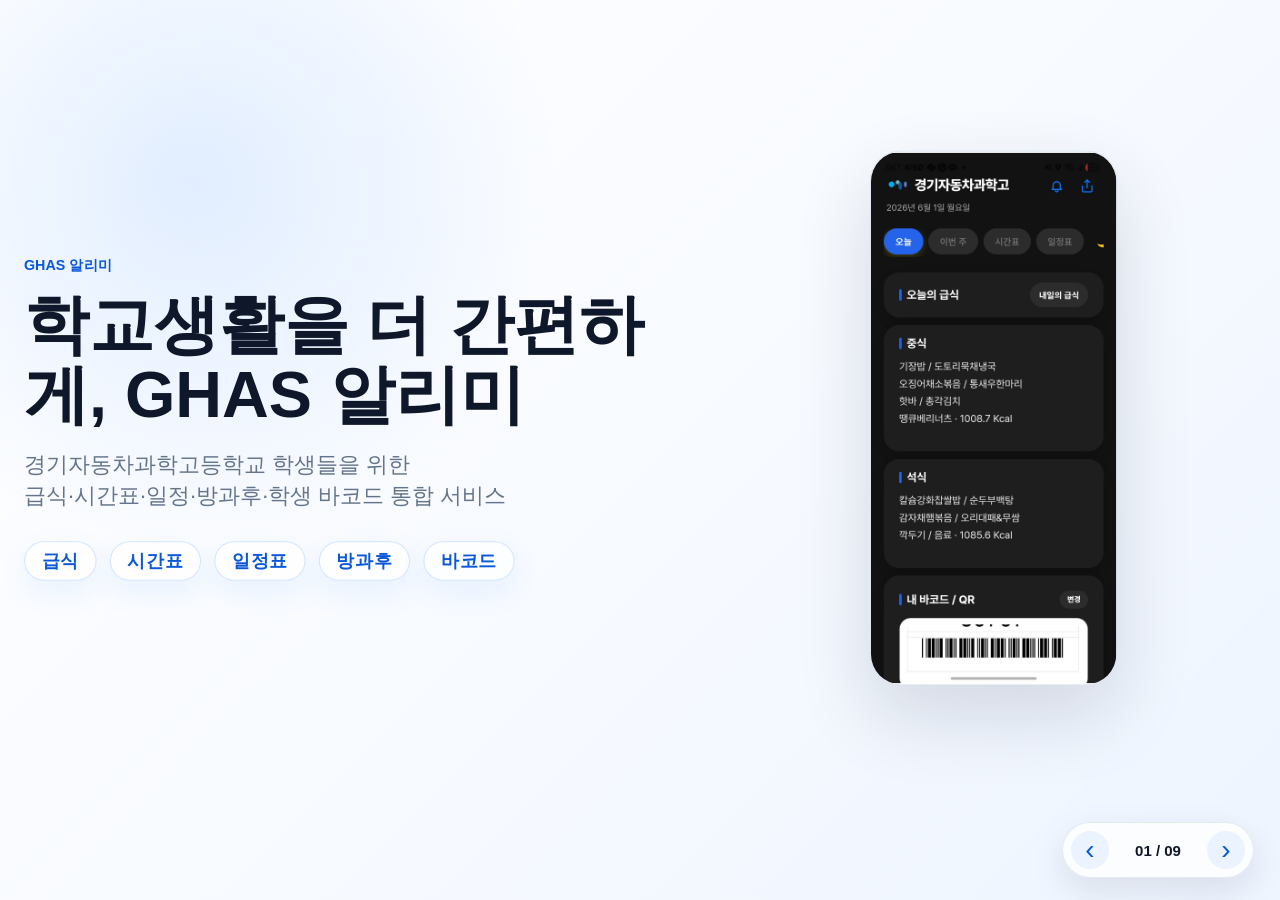
==== commit 5f36654a: "Add new student photos and update image references in index.html" ====
--- a/index.html
+++ b/index.html
@@ -271,7 +271,7 @@
             <h2>이것도 웹입니다</h2>
           </div>
           <figure class="closing-photo">
-            <img src="assets/스크린샷 2026-06-01 오후 10.04.06.png" alt="김진형 학생 사진" />
+            <img src="assets/presentation/KakaoTalk_Photo_2026-06-01-22-46-08.jpeg" alt="3학년 7반 김진형 증명사진" />
             <figcaption>
               3학년 7반 7번 김진형<br />
               1-5 김혜지 선생님 · 2-7반 이재영 선생님 · 3-7반 홍정순 선생님<br />
--- a/presentation.css
+++ b/presentation.css
@@ -9,7 +9,7 @@
   --shadow: 0 28px 70px rgba(15, 23, 42, 0.14);
   --phone-radius: 34px;
   --control-safe-area: 92px;
-  --deck-scale: 0.95;
+  --deck-scale: 1.1;
 }
 
 * {
